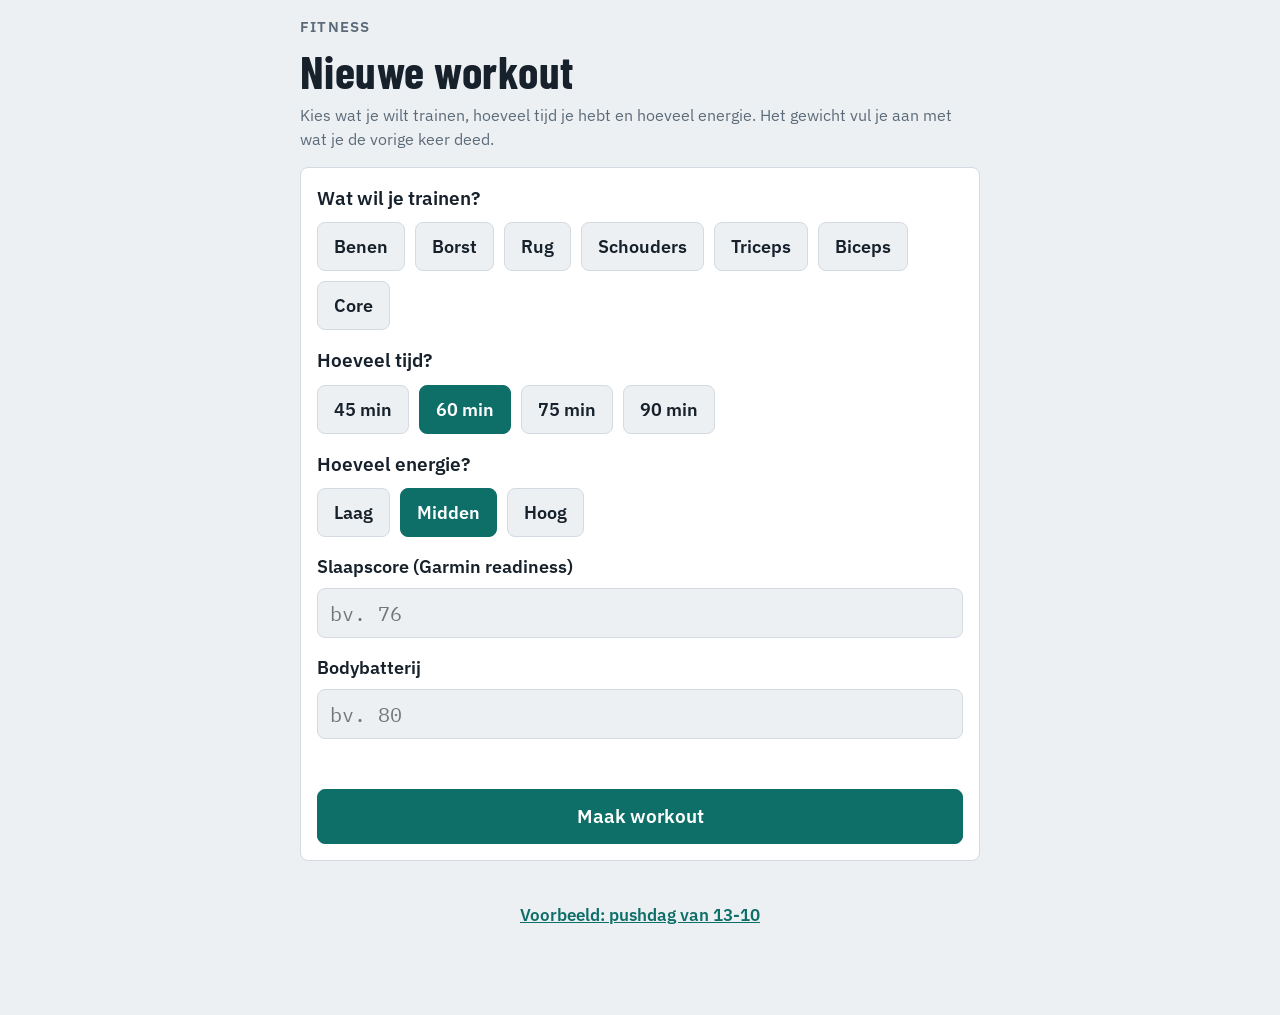
==== workouts/app/index.html @ f75500d9 "Manage started trainings: progress per row, delete, wis alles - Lijst toont voortgang (sets afgevink" ====
<!doctype html>
<html lang="nl">
<head>
<meta charset="utf-8">
<meta name="viewport" content="width=device-width, initial-scale=1, viewport-fit=cover">
<title>Nieuwe workout</title>
<meta name="description" content="Stel een krachttraining samen op basis van spiergroep, tijd en energie.">
<link rel="preconnect" href="https://fonts.googleapis.com">
<link rel="preconnect" href="https://fonts.gstatic.com" crossorigin>
<link rel="stylesheet" href="https://fonts.googleapis.com/css2?family=Barlow+Condensed:wght@600;700&family=IBM+Plex+Sans:wght@400;500;600&family=IBM+Plex+Mono:wght@500&display=swap">
<style>
:root {
  --bg: #edf0f3; --surface: #ffffff; --ink: #16212b; --muted: #5b6b79; --line: #d3dae1;
  --accent: #0e6f68; --accent-ink: #ffffff; --warm: #b4540a; --soft: #e3ecee;
  --font-display: "Barlow Condensed", "Arial Narrow", sans-serif;
  --font-body: "IBM Plex Sans", system-ui, sans-serif;
  --font-num: "IBM Plex Mono", ui-monospace, monospace;
  color-scheme: light;
}
@media (prefers-color-scheme: dark) {
  :root:not([data-theme="light"]) {
    --bg: #0f171e; --surface: #17222b; --ink: #e7edf2; --muted: #9aa9b6; --line: #2a3844;
    --accent: #4cc2b6; --accent-ink: #06211e; --warm: #f0a35e; --soft: #1d2d33; color-scheme: dark;
  }
}
:root[data-theme="dark"] {
  --bg: #0f171e; --surface: #17222b; --ink: #e7edf2; --muted: #9aa9b6; --line: #2a3844;
  --accent: #4cc2b6; --accent-ink: #06211e; --warm: #f0a35e; --soft: #1d2d33; color-scheme: dark;
}
html { -webkit-text-size-adjust: 100%; text-size-adjust: 100%; }
* { box-sizing: border-box; }
[hidden] { display: none !important; }
body {
  margin: 0; background: var(--bg); color: var(--ink);
  font-family: var(--font-body); font-size: 18px; line-height: 1.5;
  padding: 16px 16px 60px; overflow-wrap: normal; word-break: normal;
}
.wrap { width: 100%; max-width: 680px; margin-inline: auto; display: flex; flex-direction: column; gap: 16px; min-width: 0; }
h1, h2 { font-family: var(--font-display); font-weight: 700; margin: 0; text-wrap: balance; letter-spacing: 0.01em; }
h1 { font-size: 46px; line-height: 1.05; }
h2 { font-size: 30px; line-height: 1.1; }
.eyebrow { font-size: 15px; text-transform: uppercase; letter-spacing: 0.08em; color: var(--muted); font-weight: 600; }
.meta, .note { margin: 0; color: var(--muted); font-size: 16px; }
.card { background: var(--surface); border: 1px solid var(--line); border-radius: 8px; padding: 16px; display: flex; flex-direction: column; gap: 16px; min-width: 0; }
fieldset { border: 0; margin: 0; padding: 0; min-width: 0; display: flex; flex-direction: column; gap: 10px; }
legend { font-weight: 600; font-size: 19px; padding: 0; margin-bottom: 10px; }
.chips { display: flex; flex-wrap: wrap; gap: 10px; }
.chip { position: relative; }
.chip input { position: absolute; opacity: 0; width: 1px; height: 1px; }
.chip span {
  display: inline-flex; align-items: center; min-height: 48px; padding: 10px 16px;
  border: 1.5px solid var(--line); border-radius: 8px; background: var(--bg); font-weight: 600; cursor: pointer;
}
.chip input:checked + span { background: var(--accent); color: var(--accent-ink); border-color: var(--accent); }
.chip input:focus-visible + span { outline: 3px solid var(--accent); outline-offset: 2px; }
.field { display: flex; flex-direction: column; gap: 8px; }
.field label { font-weight: 600; font-size: 18px; }
input[type="number"] {
  width: 100%; height: 50px; padding: 0 12px; font: inherit; font-family: var(--font-num); font-size: 20px;
  color: var(--ink); background: var(--bg); border: 1px solid var(--line); border-radius: 8px;
}
input:focus-visible, button:focus-visible, a:focus-visible { outline: 3px solid var(--accent); outline-offset: 2px; }
.btn {
  font: inherit; font-weight: 600; font-size: 19px; min-height: 52px; color: var(--ink);
  background: var(--surface); border: 1px solid var(--line); border-radius: 8px; padding: 12px 20px; cursor: pointer;
  text-decoration: none; display: inline-flex; align-items: center; justify-content: center; text-align: center;
}
.btn.primary { background: var(--accent); color: var(--accent-ink); border-color: var(--accent); }
.err { margin: 0; color: var(--warm); font-weight: 600; min-height: 1em; }
.result h2 { font-size: 36px; }
.est { font-family: var(--font-num); font-size: 18px; color: var(--accent); margin: 0; }
.plan { margin: 0; padding: 0; list-style: none; display: flex; flex-direction: column; gap: 12px; }
.plan .blk { font-family: var(--font-display); font-weight: 700; font-size: 22px; color: var(--muted); margin-top: 6px; }
.plan li { display: flex; flex-direction: column; gap: 2px; padding-bottom: 10px; border-bottom: 1px dashed var(--line); }
.plan li:last-child { border-bottom: 0; }
.plan .nm { font-weight: 600; font-size: 19px; line-height: 1.3; }
.plan .sc { font-family: var(--font-num); font-size: 16px; color: var(--muted); }
.notes { background: var(--soft); border-radius: 8px; padding: 14px 16px; display: flex; flex-direction: column; gap: 8px; }
.notes p { margin: 0; font-size: 17px; }
.actions { display: flex; flex-direction: column; gap: 12px; }
.alt { text-align: center; font-size: 17px; }
.slist { list-style: none; margin: 0; padding: 0; display: flex; flex-direction: column; gap: 12px; }
.slist li { display: flex; flex-direction: column; gap: 8px; padding-bottom: 12px; border-bottom: 1px dashed var(--line); }
.slist li:last-child { border-bottom: 0; padding-bottom: 0; }
.slist .st { font-family: var(--font-num); font-size: 15px; color: var(--muted); }
.slist .st.klaar { color: var(--accent); }
.slist .acts { display: flex; gap: 10px; flex-wrap: wrap; }
.slist .acts a, .slist .acts button { min-height: 44px; font-size: 17px; padding: 8px 14px; }
.slist .del.armed { color: var(--warm); border-color: var(--warm); }
.alt a { color: var(--accent); font-weight: 600; min-height: 44px; display: inline-flex; align-items: center; }
</style>
</head>
<body>
<div class="wrap">
  <header style="display:flex;flex-direction:column;gap:8px">
    <div class="eyebrow">Fitness</div>
    <h1>Nieuwe workout</h1>
    <p class="meta">Kies wat je wilt trainen, hoeveel tijd je hebt en hoeveel energie. Het gewicht vul je aan met wat je de vorige keer deed.</p>
  </header>

  <form class="card" id="form" autocomplete="off">
    <fieldset>
      <legend>Wat wil je trainen?</legend>
      <div class="chips" id="groups"></div>
    </fieldset>

    <fieldset>
      <legend>Hoeveel tijd?</legend>
      <div class="chips">
        <label class="chip"><input type="radio" name="min" value="45"><span>45 min</span></label>
        <label class="chip"><input type="radio" name="min" value="60" checked><span>60 min</span></label>
        <label class="chip"><input type="radio" name="min" value="75"><span>75 min</span></label>
        <label class="chip"><input type="radio" name="min" value="90"><span>90 min</span></label>
      </div>
    </fieldset>

    <fieldset>
      <legend>Hoeveel energie?</legend>
      <div class="chips">
        <label class="chip"><input type="radio" name="energy" value="laag"><span>Laag</span></label>
        <label class="chip"><input type="radio" name="energy" value="midden" checked><span>Midden</span></label>
        <label class="chip"><input type="radio" name="energy" value="hoog"><span>Hoog</span></label>
      </div>
    </fieldset>

    <div class="field">
      <label for="ready">Slaapscore (Garmin readiness)</label>
      <input type="number" id="ready" inputmode="numeric" min="0" max="100" placeholder="bv. 76">
    </div>
    <div class="field">
      <label for="body">Bodybatterij</label>
      <input type="number" id="body" inputmode="numeric" min="0" max="100" placeholder="bv. 80">
    </div>

    <p class="err" id="err" role="alert"></p>
    <button class="btn primary" id="gen" type="submit">Maak workout</button>
  </form>

  <section class="card result" id="result" hidden>
    <h2 id="rtitle"></h2>
    <p class="est" id="rest"></p>
    <div class="notes" id="rnotes"></div>
    <ol class="plan" id="rplan"></ol>
    <div class="actions">
      <a class="btn primary" id="open" href="train.html">Open de training</a>
      <button class="btn" id="again" type="button">Opnieuw samenstellen</button>
    </div>
  </section>

  <section class="card" id="sessions" hidden>
    <h2>Trainingen</h2>
    <p class="note">Gestarte trainingen blijven hier staan tot je ze verwijdert. Open er één om verder te gaan of om de downloads te pakken.</p>
    <ul class="slist" id="slist"></ul>
    <button class="btn del" id="wisall" type="button" hidden>Wis alle trainingen</button>
  </section>

  <p class="alt"><a href="train.html?w=push">Voorbeeld: pushdag van 13-10</a></p>
</div>

<script type="module">
import { generate } from "./generate.js";
import { listSessions, removeSession, loadPlan, loadState } from "./store.js";

// Twee keer tikken om te bevestigen; de eerste tik toont de vraag een paar seconden.
function confirmTwice(btn, action) {
  if (btn.classList.contains("armed")) { action(); return; }
  const label = btn.textContent;
  btn.classList.add("armed");
  btn.textContent = "Tik nogmaals om te bevestigen";
  setTimeout(() => { btn.classList.remove("armed"); btn.textContent = label; }, 4000);
}

function renderSessions() {
  const list = listSessions();
  $("sessions").hidden = !list.length;
  $("slist").innerHTML = list.map((s) => {
    const plan = loadPlan(s.id);
    const st = loadState(s.id);
    const total = plan ? plan.blocks.reduce((n, b) => n + b.exercises.reduce((m, e) => m + e.sets.length, 0), 0) : 0;
    const done = st ? Object.keys(st.done || {}).length : 0;
    const started = s.startMs ? new Date(s.startMs).toLocaleTimeString("nl-NL", { hour: "2-digit", minute: "2-digit" }) : "";
    const klaar = s.status === "klaar";
    return `
    <li>
      <span><strong>${esc(s.title)}</strong></span>
      <span class="st ${klaar ? "klaar" : ""}">${new Date(s.date + "T12:00:00").toLocaleDateString("nl-NL")}${started ? " · gestart " + started : ""} · ${done} / ${total} sets · ${klaar ? "afgerond" : "bezig"}</span>
      <span class="acts">
        <a class="btn primary" href="train.html?id=${encodeURIComponent(s.id)}">Open</a>
        <button class="btn del" type="button" data-del="${esc(s.id)}">Verwijder</button>
      </span>
    </li>`;
  }).join("");
  $("wisall").hidden = !list.length;
}

document.getElementById("slist").addEventListener("click", (e) => {
  const b = e.target.closest("[data-del]");
  if (!b) return;
  confirmTwice(b, () => { removeSession(b.dataset.del); renderSessions(); });
});

document.getElementById("wisall").addEventListener("click", (e) => {
  confirmTwice(e.currentTarget, () => {
    for (const s of listSessions()) removeSession(s.id);
    renderSessions();
  });
});

const $ = (id) => document.getElementById(id);
const esc = (t) => String(t ?? "").replace(/[&<>"]/g, (c) => ({ "&": "&amp;", "<": "&lt;", ">": "&gt;", '"': "&quot;" })[c]);
const fmtNum = (n) => String(n).replace(".", ",");
// Laatste benen-zware sessie: de intervallen van 12-10 om 10:19. Gebruikt voor de 48-uur-regel.
const LAST_LEGS = "2026-10-12T10:19:00";

let lib = null;
let hist = {};

async function load() {
  lib = await (await fetch(new URL("./data/library.json", import.meta.url))).json();
  $("groups").innerHTML = lib.groups.map((g) =>
    `<label class="chip"><input type="checkbox" name="g" value="${g.id}"><span>${esc(g.label)}</span></label>`
  ).join("");

  // Startgewichten: uit Strava (data/history.json), daarna overschreven door wat je zelf in de app hebt gedaan.
  try {
    const seed = await (await fetch(new URL("./data/history.json", import.meta.url))).json();
    Object.assign(hist, seed.gewichten || {});
  } catch (e) {}
  try {
    Object.assign(hist, JSON.parse(localStorage.getItem("fw-hist")) || {});
  } catch (e) {}
}

function showResult(w) {
  $("rtitle").textContent = w.title;
  $("rest").textContent = `Schatting ${w.estMinutes} min, ${w.blocks.reduce((n, b) => n + b.exercises.length, 0)} oefeningen`;
  $("rnotes").innerHTML = w.notes.map((n) => `<p>${esc(n)}</p>`).join("");
  $("rnotes").hidden = !w.notes.length;
  $("rplan").innerHTML = w.blocks.map((b) =>
    `<li class="blk" style="display:block;border:0;padding:0">${esc(b.tag ? b.tag + " · " : "")}${esc(b.title)}</li>` +
    b.exercises.map((ex) => {
      const s = ex.sets[0];
      const kg = s.weight == null ? "gewicht invullen" : `${ex.dumbbell ? "2 × " + fmtNum(s.weight) : fmtNum(s.weight)} kg`;
      return `<li><span class="nm">${esc(ex.name)}</span><span class="sc">${ex.sets.length} × ${s.reps ?? "–"} · ${kg}</span></li>`;
    }).join("")
  ).join("");
  $("result").hidden = false;
  $("result").scrollIntoView({ behavior: "smooth", block: "start" });
}

$("form").addEventListener("submit", (e) => {
  e.preventDefault();
  const groups = [...document.querySelectorAll('input[name="g"]:checked')].map((i) => i.value);
  if (!groups.length) { $("err").textContent = "Kies minstens één spiergroep."; return; }
  $("err").textContent = "";
  const input = {
    groups,
    minutes: Number(document.querySelector('input[name="min"]:checked').value),
    energy: document.querySelector('input[name="energy"]:checked').value,
    readiness: $("ready").value,
    body: $("body").value,
    lastLegsAt: LAST_LEGS,
  };
  const w = generate(input, lib, hist, new Date());
  // Alleen voor deze tab: niets wordt bewaard tot je de training start.
  try { sessionStorage.setItem("fw-current", JSON.stringify(w)); } catch (err) {}
  showResult(w);
});

$("again").addEventListener("click", () => {
  $("result").hidden = true;
  $("form").scrollIntoView({ behavior: "smooth", block: "start" });
});

renderSessions();
load().catch(() => { $("err").textContent = "De oefeningen laden lukt niet. Controleer je verbinding en herlaad de pagina."; });
</script>
</body>
</html>
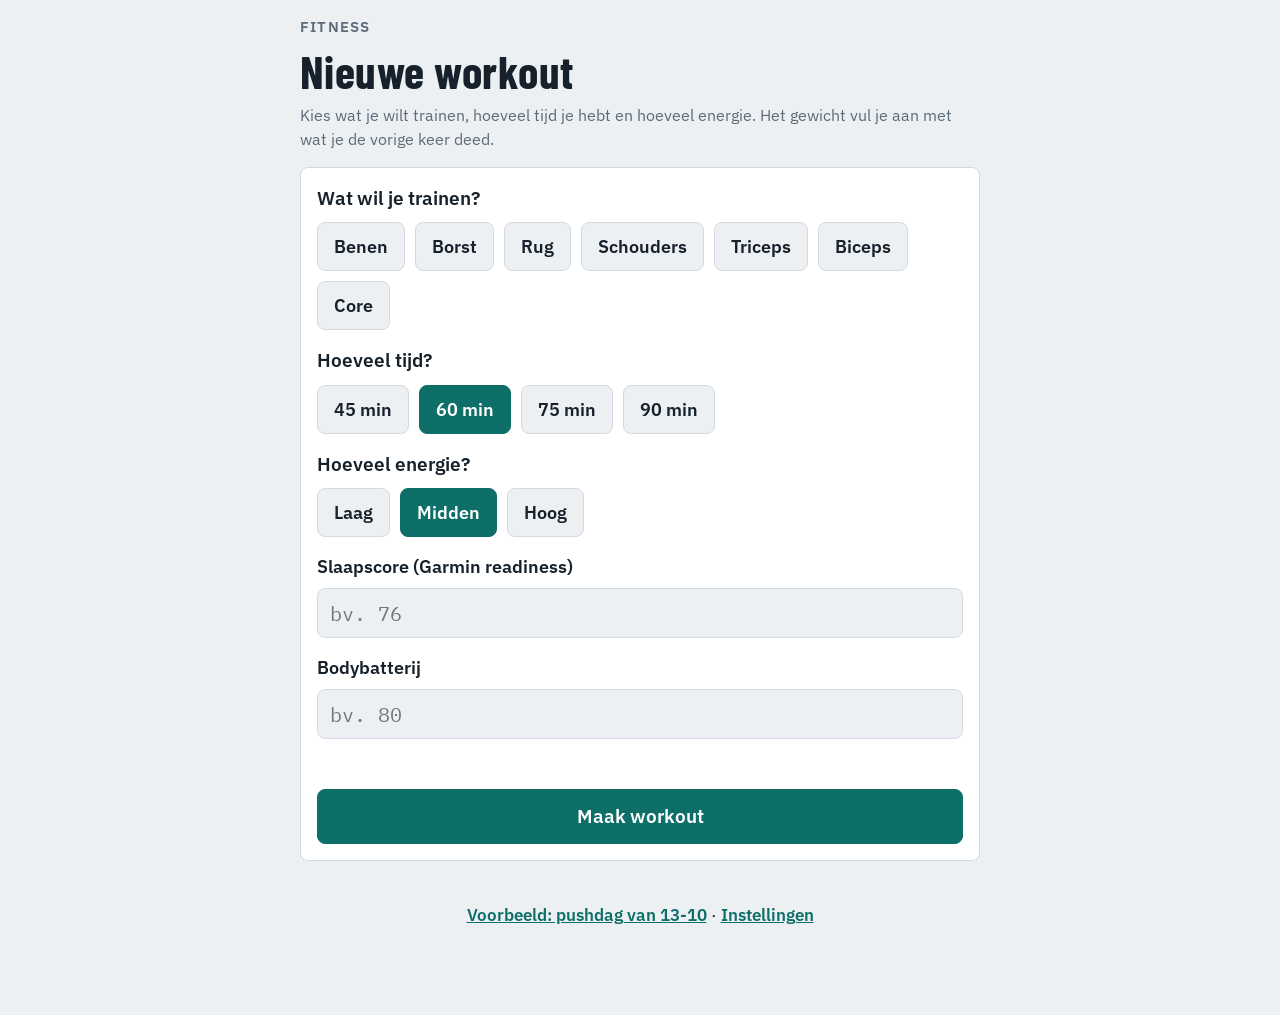
==== commit 987ce321: "Confirm before deleting; move wis-alles to Instellingen - Verwijderen vraagt eerst om bevestiging me" ====
--- a/workouts/app/index.html
+++ b/workouts/app/index.html
@@ -151,24 +151,14 @@
     <h2>Trainingen</h2>
     <p class="note">Gestarte trainingen blijven hier staan tot je ze verwijdert. Open er één om verder te gaan of om de downloads te pakken.</p>
     <ul class="slist" id="slist"></ul>
-    <button class="btn del" id="wisall" type="button" hidden>Wis alle trainingen</button>
   </section>
 
-  <p class="alt"><a href="train.html?w=push">Voorbeeld: pushdag van 13-10</a></p>
+  <p class="alt"><a href="train.html?w=push">Voorbeeld: pushdag van 13-10</a> · <a href="instellingen.html">Instellingen</a></p>
 </div>
 
 <script type="module">
 import { generate } from "./generate.js";
 import { listSessions, removeSession, loadPlan, loadState } from "./store.js";
-
-// Twee keer tikken om te bevestigen; de eerste tik toont de vraag een paar seconden.
-function confirmTwice(btn, action) {
-  if (btn.classList.contains("armed")) { action(); return; }
-  const label = btn.textContent;
-  btn.classList.add("armed");
-  btn.textContent = "Tik nogmaals om te bevestigen";
-  setTimeout(() => { btn.classList.remove("armed"); btn.textContent = label; }, 4000);
-}
 
 function renderSessions() {
   const list = listSessions();
@@ -190,20 +180,16 @@
       </span>
     </li>`;
   }).join("");
-  $("wisall").hidden = !list.length;
 }
 
 document.getElementById("slist").addEventListener("click", (e) => {
   const b = e.target.closest("[data-del]");
   if (!b) return;
-  confirmTwice(b, () => { removeSession(b.dataset.del); renderSessions(); });
-});
-
-document.getElementById("wisall").addEventListener("click", (e) => {
-  confirmTwice(e.currentTarget, () => {
-    for (const s of listSessions()) removeSession(s.id);
-    renderSessions();
-  });
+  const s = listSessions().find((x) => x.id === b.dataset.del);
+  const naam = s ? s.title : "deze training";
+  if (!confirm(`Training "${naam}" verwijderen?\n\nHet plan en je voortgang op dit apparaat gaan weg. Dit kan niet ongedaan worden gemaakt. Een bestand dat je al hebt gedownload blijft staan.`)) return;
+  removeSession(b.dataset.del);
+  renderSessions();
 });
 
 const $ = (id) => document.getElementById(id);
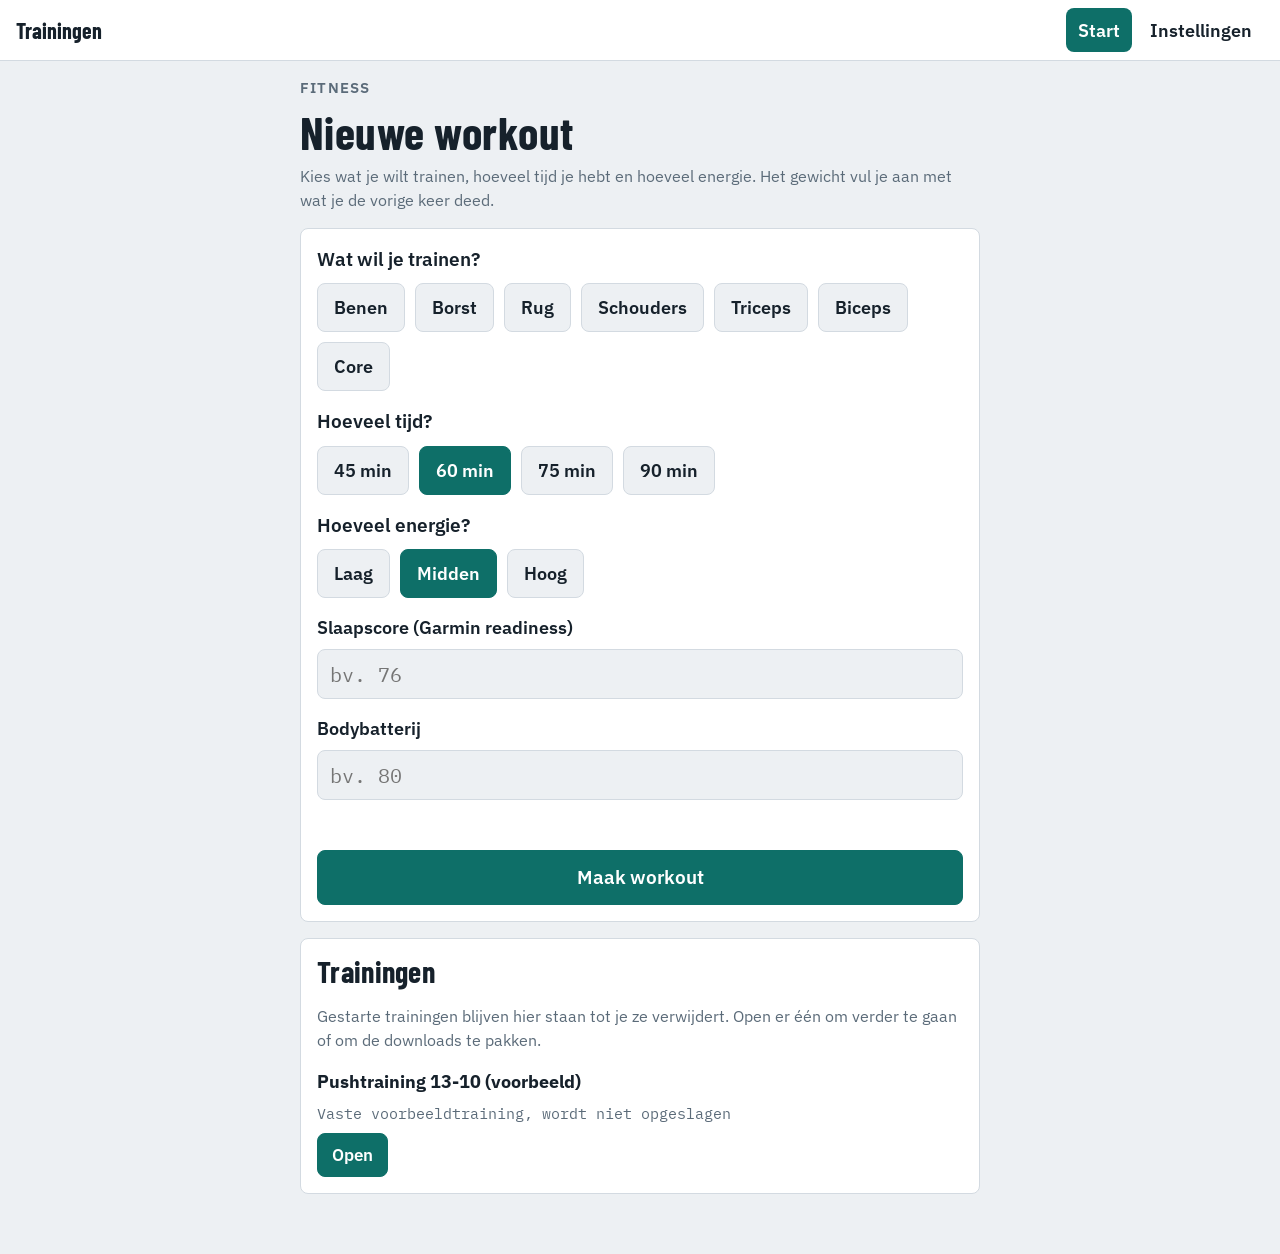
==== commit 4ae60641: "Menubalk, pushdag in de lijst, inline bevestiging, oefenplaatjes - Menubalk bovenin op elke pagina; " ====
--- a/workouts/app/index.html
+++ b/workouts/app/index.html
@@ -33,9 +33,19 @@
 body {
   margin: 0; background: var(--bg); color: var(--ink);
   font-family: var(--font-body); font-size: 18px; line-height: 1.5;
-  padding: 16px 16px 60px; overflow-wrap: normal; word-break: normal;
-}
-.wrap { width: 100%; max-width: 680px; margin-inline: auto; display: flex; flex-direction: column; gap: 16px; min-width: 0; }
+  padding: 0 16px 60px; overflow-wrap: normal; word-break: normal;
+}
+/* Menubalk bovenin, op elke pagina dezelfde */
+.top {
+  position: sticky; top: 0; z-index: 20; background: var(--surface); border-bottom: 1px solid var(--line);
+  margin: 0 -16px; padding: calc(8px + env(safe-area-inset-top, 0px)) 16px 8px;
+  display: flex; gap: 6px; flex-wrap: wrap; align-items: center;
+}
+.top .brand { font-family: var(--font-display); font-weight: 700; font-size: 22px; margin-right: auto; color: var(--ink); text-decoration: none; }
+.top a.nv { font-weight: 600; color: var(--ink); text-decoration: none; min-height: 44px; display: inline-flex; align-items: center; padding: 0 12px; border-radius: 8px; }
+.top a.nv[aria-current="page"] { background: var(--accent); color: var(--accent-ink); }
+.top a:focus-visible { outline: 3px solid var(--accent); outline-offset: 2px; }
+.wrap { width: 100%; max-width: 680px; margin-inline: auto; display: flex; flex-direction: column; gap: 16px; min-width: 0; padding-top: 16px; }
 h1, h2 { font-family: var(--font-display); font-weight: 700; margin: 0; text-wrap: balance; letter-spacing: 0.01em; }
 h1 { font-size: 46px; line-height: 1.05; }
 h2 { font-size: 30px; line-height: 1.1; }
@@ -66,6 +76,7 @@
   text-decoration: none; display: inline-flex; align-items: center; justify-content: center; text-align: center;
 }
 .btn.primary { background: var(--accent); color: var(--accent-ink); border-color: var(--accent); }
+.btn.danger { background: var(--warm); color: #fff; border-color: var(--warm); }
 .err { margin: 0; color: var(--warm); font-weight: 600; min-height: 1em; }
 .result h2 { font-size: 36px; }
 .est { font-family: var(--font-num); font-size: 18px; color: var(--accent); margin: 0; }
@@ -78,7 +89,6 @@
 .notes { background: var(--soft); border-radius: 8px; padding: 14px 16px; display: flex; flex-direction: column; gap: 8px; }
 .notes p { margin: 0; font-size: 17px; }
 .actions { display: flex; flex-direction: column; gap: 12px; }
-.alt { text-align: center; font-size: 17px; }
 .slist { list-style: none; margin: 0; padding: 0; display: flex; flex-direction: column; gap: 12px; }
 .slist li { display: flex; flex-direction: column; gap: 8px; padding-bottom: 12px; border-bottom: 1px dashed var(--line); }
 .slist li:last-child { border-bottom: 0; padding-bottom: 0; }
@@ -86,11 +96,16 @@
 .slist .st.klaar { color: var(--accent); }
 .slist .acts { display: flex; gap: 10px; flex-wrap: wrap; }
 .slist .acts a, .slist .acts button { min-height: 44px; font-size: 17px; padding: 8px 14px; }
-.slist .del.armed { color: var(--warm); border-color: var(--warm); }
-.alt a { color: var(--accent); font-weight: 600; min-height: 44px; display: inline-flex; align-items: center; }
+.slist .warn { font-size: 17px; color: var(--ink); background: var(--soft); border-radius: 8px; padding: 12px 14px; }
 </style>
 </head>
 <body>
+<nav class="top" aria-label="Hoofdmenu">
+  <span class="brand">Trainingen</span>
+  <a class="nv" href="./" aria-current="page">Start</a>
+  <a class="nv" href="instellingen.html">Instellingen</a>
+</nav>
+
 <div class="wrap">
   <header style="display:flex;flex-direction:column;gap:8px">
     <div class="eyebrow">Fitness</div>
@@ -147,23 +162,47 @@
     </div>
   </section>
 
-  <section class="card" id="sessions" hidden>
+  <section class="card" id="sessions">
     <h2>Trainingen</h2>
     <p class="note">Gestarte trainingen blijven hier staan tot je ze verwijdert. Open er één om verder te gaan of om de downloads te pakken.</p>
     <ul class="slist" id="slist"></ul>
   </section>
-
-  <p class="alt"><a href="train.html?w=push">Voorbeeld: pushdag van 13-10</a> · <a href="instellingen.html">Instellingen</a></p>
 </div>
 
 <script type="module">
 import { generate } from "./generate.js";
-import { listSessions, removeSession, loadPlan, loadState } from "./store.js";
+import { listSessions, removeSession, loadPlan, loadState, savePlan } from "./store.js";
+
+const $ = (id) => document.getElementById(id);
+const esc = (t) => String(t ?? "").replace(/[&<>"]/g, (c) => ({ "&": "&amp;", "<": "&lt;", ">": "&gt;", '"': "&quot;" })[c]);
+const fmtNum = (n) => String(n).replace(".", ",");
+// Laatste benen-zware sessie: de intervallen van 12-10 om 10:19. Gebruikt voor de 48-uur-regel.
+const LAST_LEGS = "2026-10-12T10:19:00";
+
+let lib = null;
+let hist = {};
+// Welke training wacht op bevestiging van verwijderen (alleen op deze pagina).
+let pendingDel = null;
 
 function renderSessions() {
   const list = listSessions();
-  $("sessions").hidden = !list.length;
-  $("slist").innerHTML = list.map((s) => {
+  const voorbeeld = `
+    <li>
+      <span><strong>Pushtraining 13-10 (voorbeeld)</strong></span>
+      <span class="st">Vaste voorbeeldtraining, wordt niet opgeslagen</span>
+      <span class="acts"><a class="btn primary" href="train.html?w=push">Open</a></span>
+    </li>`;
+  $("slist").innerHTML = voorbeeld + list.map((s) => {
+    if (pendingDel === s.id) {
+      return `
+    <li>
+      <span class="warn">Training "${esc(s.title)}" verwijderen? Het plan en je voortgang op dit apparaat gaan weg. Dit kan niet ongedaan worden gemaakt. Een bestand dat je al hebt gedownload, blijft staan.</span>
+      <span class="acts">
+        <button class="btn danger" type="button" data-delok="${esc(s.id)}">Ja, verwijder</button>
+        <button class="btn" type="button" data-delno="1">Annuleer</button>
+      </span>
+    </li>`;
+    }
     const plan = loadPlan(s.id);
     const st = loadState(s.id);
     const total = plan ? plan.blocks.reduce((n, b) => n + b.exercises.reduce((m, e) => m + e.sets.length, 0), 0) : 0;
@@ -176,30 +215,35 @@
       <span class="st ${klaar ? "klaar" : ""}">${new Date(s.date + "T12:00:00").toLocaleDateString("nl-NL")}${started ? " · gestart " + started : ""} · ${done} / ${total} sets · ${klaar ? "afgerond" : "bezig"}</span>
       <span class="acts">
         <a class="btn primary" href="train.html?id=${encodeURIComponent(s.id)}">Open</a>
-        <button class="btn del" type="button" data-del="${esc(s.id)}">Verwijder</button>
+        ${klaar ? `<button class="btn" type="button" data-again="${esc(s.id)}">Doe opnieuw</button>` : ""}
+        <button class="btn" type="button" data-del="${esc(s.id)}">Verwijder</button>
       </span>
     </li>`;
   }).join("");
 }
 
-document.getElementById("slist").addEventListener("click", (e) => {
-  const b = e.target.closest("[data-del]");
-  if (!b) return;
-  const s = listSessions().find((x) => x.id === b.dataset.del);
-  const naam = s ? s.title : "deze training";
-  if (!confirm(`Training "${naam}" verwijderen?\n\nHet plan en je voortgang op dit apparaat gaan weg. Dit kan niet ongedaan worden gemaakt. Een bestand dat je al hebt gedownload blijft staan.`)) return;
-  removeSession(b.dataset.del);
-  renderSessions();
+$("slist").addEventListener("click", (e) => {
+  const t = e.target.closest("[data-again],[data-del],[data-delok],[data-delno]");
+  if (!t) return;
+  if (t.dataset.again) {
+    // Kopie van het plan met een nieuw id en lege voortgang; de afgeronde training blijft staan.
+    const plan = loadPlan(t.dataset.again);
+    if (!plan) return;
+    const now = new Date();
+    const newId = `${plan.id}-r${now.getTime().toString(36)}`;
+    const ymd = `${now.getFullYear()}-${String(now.getMonth() + 1).padStart(2, "0")}-${String(now.getDate()).padStart(2, "0")}`;
+    savePlan({ ...plan, id: newId, date: ymd });
+    location.href = `train.html?id=${encodeURIComponent(newId)}`;
+    return;
+  }
+  if (t.dataset.del) { pendingDel = t.dataset.del; renderSessions(); return; }
+  if (t.dataset.delno) { pendingDel = null; renderSessions(); return; }
+  if (t.dataset.delok) {
+    removeSession(t.dataset.delok);
+    pendingDel = null;
+    renderSessions();
+  }
 });
-
-const $ = (id) => document.getElementById(id);
-const esc = (t) => String(t ?? "").replace(/[&<>"]/g, (c) => ({ "&": "&amp;", "<": "&lt;", ">": "&gt;", '"': "&quot;" })[c]);
-const fmtNum = (n) => String(n).replace(".", ",");
-// Laatste benen-zware sessie: de intervallen van 12-10 om 10:19. Gebruikt voor de 48-uur-regel.
-const LAST_LEGS = "2026-10-12T10:19:00";
-
-let lib = null;
-let hist = {};
 
 async function load() {
   lib = await (await fetch(new URL("./data/library.json", import.meta.url))).json();
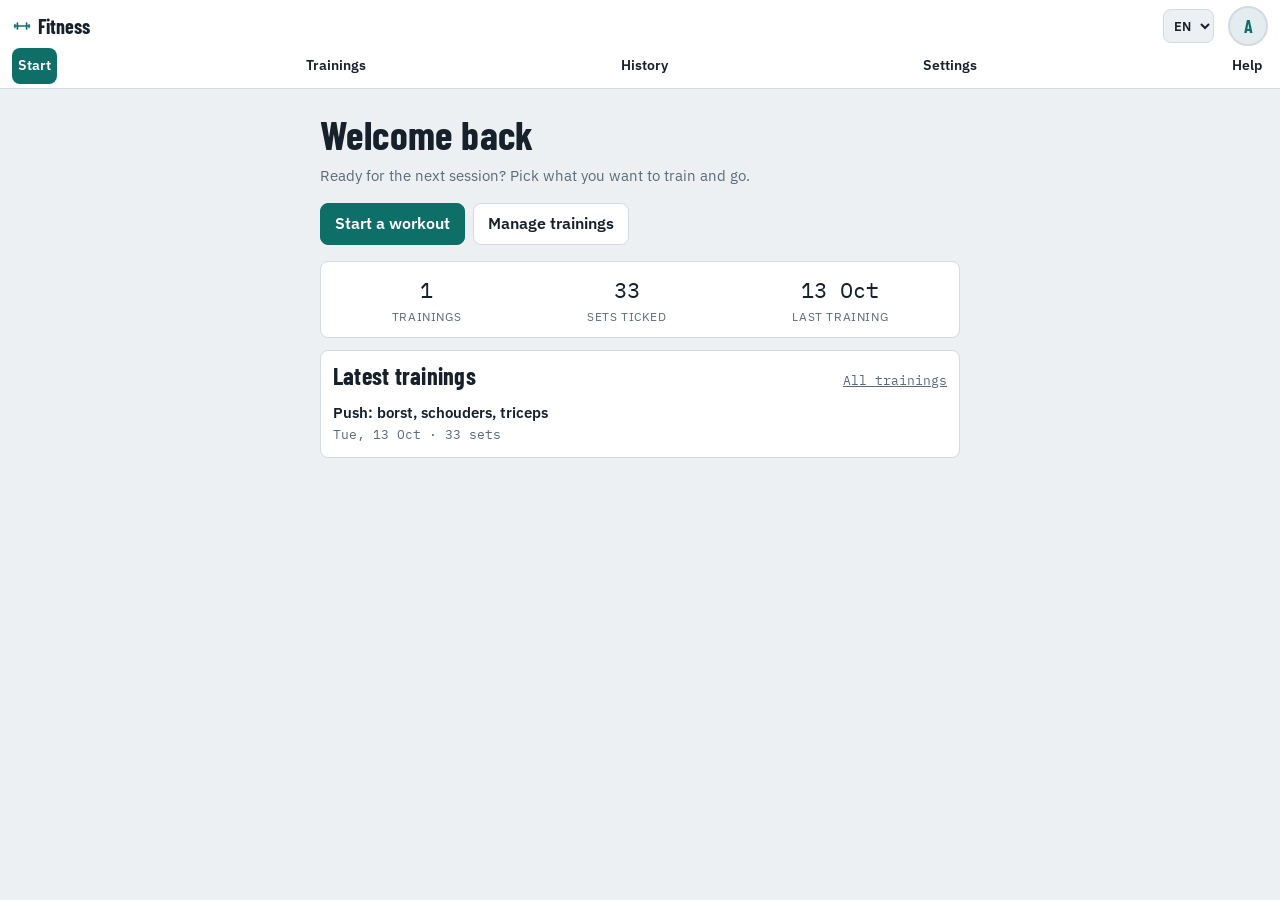
==== commit cad9466e: "Nieuwe opzet: welkomstpagina, trainingenlijst, geschiedenis, help, talen - Startpagina als welkomstp" ====
--- a/workouts/app/index.html
+++ b/workouts/app/index.html
@@ -1,154 +1,102 @@
 <!doctype html>
-<html lang="nl">
+<html lang="en">
 <head>
 <meta charset="utf-8">
 <meta name="viewport" content="width=device-width, initial-scale=1, viewport-fit=cover">
-<title>Nieuwe workout</title>
-<meta name="description" content="Stel een krachttraining samen op basis van spiergroep, tijd en energie.">
+<title>Fitness</title>
+<meta name="description" content="Put together a strength workout based on muscle group, time and energy.">
 <link rel="preconnect" href="https://fonts.googleapis.com">
 <link rel="preconnect" href="https://fonts.gstatic.com" crossorigin>
 <link rel="stylesheet" href="https://fonts.googleapis.com/css2?family=Barlow+Condensed:wght@600;700&family=IBM+Plex+Sans:wght@400;500;600&family=IBM+Plex+Mono:wght@500&display=swap">
+<link rel="stylesheet" href="ui.css">
 <style>
-:root {
-  --bg: #edf0f3; --surface: #ffffff; --ink: #16212b; --muted: #5b6b79; --line: #d3dae1;
-  --accent: #0e6f68; --accent-ink: #ffffff; --warm: #b4540a; --soft: #e3ecee;
-  --font-display: "Barlow Condensed", "Arial Narrow", sans-serif;
-  --font-body: "IBM Plex Sans", system-ui, sans-serif;
-  --font-num: "IBM Plex Mono", ui-monospace, monospace;
-  color-scheme: light;
-}
-@media (prefers-color-scheme: dark) {
-  :root:not([data-theme="light"]) {
-    --bg: #0f171e; --surface: #17222b; --ink: #e7edf2; --muted: #9aa9b6; --line: #2a3844;
-    --accent: #4cc2b6; --accent-ink: #06211e; --warm: #f0a35e; --soft: #1d2d33; color-scheme: dark;
-  }
-}
-:root[data-theme="dark"] {
-  --bg: #0f171e; --surface: #17222b; --ink: #e7edf2; --muted: #9aa9b6; --line: #2a3844;
-  --accent: #4cc2b6; --accent-ink: #06211e; --warm: #f0a35e; --soft: #1d2d33; color-scheme: dark;
-}
-html { -webkit-text-size-adjust: 100%; text-size-adjust: 100%; }
-* { box-sizing: border-box; }
-[hidden] { display: none !important; }
-body {
-  margin: 0; background: var(--bg); color: var(--ink);
-  font-family: var(--font-body); font-size: 18px; line-height: 1.5;
-  padding: 0 16px 60px; overflow-wrap: normal; word-break: normal;
-}
-/* Menubalk bovenin, op elke pagina dezelfde */
-.top {
-  position: sticky; top: 0; z-index: 20; background: var(--surface); border-bottom: 1px solid var(--line);
-  margin: 0 -16px; padding: calc(8px + env(safe-area-inset-top, 0px)) 16px 8px;
-  display: flex; gap: 6px; flex-wrap: wrap; align-items: center;
-}
-.top .brand { font-family: var(--font-display); font-weight: 700; font-size: 22px; margin-right: auto; color: var(--ink); text-decoration: none; }
-.top a.nv { font-weight: 600; color: var(--ink); text-decoration: none; min-height: 44px; display: inline-flex; align-items: center; padding: 0 12px; border-radius: 8px; }
-.top a.nv[aria-current="page"] { background: var(--accent); color: var(--accent-ink); }
-.top a:focus-visible { outline: 3px solid var(--accent); outline-offset: 2px; }
-.wrap { width: 100%; max-width: 680px; margin-inline: auto; display: flex; flex-direction: column; gap: 16px; min-width: 0; padding-top: 16px; }
-h1, h2 { font-family: var(--font-display); font-weight: 700; margin: 0; text-wrap: balance; letter-spacing: 0.01em; }
-h1 { font-size: 46px; line-height: 1.05; }
-h2 { font-size: 30px; line-height: 1.1; }
-.eyebrow { font-size: 15px; text-transform: uppercase; letter-spacing: 0.08em; color: var(--muted); font-weight: 600; }
-.meta, .note { margin: 0; color: var(--muted); font-size: 16px; }
-.card { background: var(--surface); border: 1px solid var(--line); border-radius: 8px; padding: 16px; display: flex; flex-direction: column; gap: 16px; min-width: 0; }
-fieldset { border: 0; margin: 0; padding: 0; min-width: 0; display: flex; flex-direction: column; gap: 10px; }
-legend { font-weight: 600; font-size: 19px; padding: 0; margin-bottom: 10px; }
-.chips { display: flex; flex-wrap: wrap; gap: 10px; }
-.chip { position: relative; }
-.chip input { position: absolute; opacity: 0; width: 1px; height: 1px; }
-.chip span {
-  display: inline-flex; align-items: center; min-height: 48px; padding: 10px 16px;
-  border: 1.5px solid var(--line); border-radius: 8px; background: var(--bg); font-weight: 600; cursor: pointer;
-}
-.chip input:checked + span { background: var(--accent); color: var(--accent-ink); border-color: var(--accent); }
-.chip input:focus-visible + span { outline: 3px solid var(--accent); outline-offset: 2px; }
-.field { display: flex; flex-direction: column; gap: 8px; }
-.field label { font-weight: 600; font-size: 18px; }
-input[type="number"] {
-  width: 100%; height: 50px; padding: 0 12px; font: inherit; font-family: var(--font-num); font-size: 20px;
-  color: var(--ink); background: var(--bg); border: 1px solid var(--line); border-radius: 8px;
-}
-input:focus-visible, button:focus-visible, a:focus-visible { outline: 3px solid var(--accent); outline-offset: 2px; }
-.btn {
-  font: inherit; font-weight: 600; font-size: 19px; min-height: 52px; color: var(--ink);
-  background: var(--surface); border: 1px solid var(--line); border-radius: 8px; padding: 12px 20px; cursor: pointer;
-  text-decoration: none; display: inline-flex; align-items: center; justify-content: center; text-align: center;
-}
-.btn.primary { background: var(--accent); color: var(--accent-ink); border-color: var(--accent); }
-.btn.danger { background: var(--warm); color: #fff; border-color: var(--warm); }
-.err { margin: 0; color: var(--warm); font-weight: 600; min-height: 1em; }
-.result h2 { font-size: 36px; }
-.est { font-family: var(--font-num); font-size: 18px; color: var(--accent); margin: 0; }
-.plan { margin: 0; padding: 0; list-style: none; display: flex; flex-direction: column; gap: 12px; }
-.plan .blk { font-family: var(--font-display); font-weight: 700; font-size: 22px; color: var(--muted); margin-top: 6px; }
-.plan li { display: flex; flex-direction: column; gap: 2px; padding-bottom: 10px; border-bottom: 1px dashed var(--line); }
+.hero { display: flex; flex-direction: column; gap: 10px; padding: 12px 0 4px; }
+.hero h1 { font-size: 40px; }
+.hero .row { margin-top: 6px; }
+.stats { flex-direction: row; justify-content: space-around; gap: 8px; text-align: center; }
+.stat { display: flex; flex-direction: column; gap: 2px; min-width: 0; }
+.stat .num { font-family: var(--font-num); font-size: 22px; color: var(--ink); }
+.stat .lbl { font-size: 12px; color: var(--muted); text-transform: uppercase; letter-spacing: .05em; }
+.recent { list-style: none; margin: 0; padding: 0; display: flex; flex-direction: column; }
+.recent li { padding: 10px 0; border-bottom: 1px dashed var(--line); }
+.recent li:first-child { padding-top: 0; }
+.recent li:last-child { border-bottom: 0; padding-bottom: 0; }
+.recent a { color: var(--ink); text-decoration: none; font-weight: 600; font-size: 15px; }
+.recent .m { display: block; font-family: var(--font-num); font-size: 13px; color: var(--muted); margin-top: 2px; }
+.result h2 { font-size: 28px; }
+.est { font-family: var(--font-num); font-size: 15px; color: var(--accent); }
+.plan { margin: 0; padding: 0; list-style: none; display: flex; flex-direction: column; gap: 8px; }
+.plan .blk { font-family: var(--font-display); font-weight: 700; font-size: 18px; color: var(--muted); margin-top: 4px; }
+.plan li { display: flex; flex-direction: column; gap: 1px; padding-bottom: 8px; border-bottom: 1px dashed var(--line); }
 .plan li:last-child { border-bottom: 0; }
-.plan .nm { font-weight: 600; font-size: 19px; line-height: 1.3; }
-.plan .sc { font-family: var(--font-num); font-size: 16px; color: var(--muted); }
-.notes { background: var(--soft); border-radius: 8px; padding: 14px 16px; display: flex; flex-direction: column; gap: 8px; }
-.notes p { margin: 0; font-size: 17px; }
-.actions { display: flex; flex-direction: column; gap: 12px; }
-.slist { list-style: none; margin: 0; padding: 0; display: flex; flex-direction: column; gap: 12px; }
-.slist li { display: flex; flex-direction: column; gap: 8px; padding-bottom: 12px; border-bottom: 1px dashed var(--line); }
-.slist li:last-child { border-bottom: 0; padding-bottom: 0; }
-.slist .st { font-family: var(--font-num); font-size: 15px; color: var(--muted); }
-.slist .st.klaar { color: var(--accent); }
-.slist .acts { display: flex; gap: 10px; flex-wrap: wrap; }
-.slist .acts a, .slist .acts button { min-height: 44px; font-size: 17px; padding: 8px 14px; }
-.slist .warn { font-size: 17px; color: var(--ink); background: var(--soft); border-radius: 8px; padding: 12px 14px; }
+.plan .nm { font-weight: 600; font-size: 16px; line-height: 1.3; }
+.plan .sc { font-family: var(--font-num); font-size: 14px; color: var(--muted); }
+.notes { background: var(--soft); border-radius: 8px; padding: 10px 12px; display: flex; flex-direction: column; gap: 6px; }
+.notes p { font-size: 15px; }
+.err { color: var(--warm); font-weight: 600; font-size: 15px; min-height: 1em; }
 </style>
 </head>
 <body>
-<nav class="top" aria-label="Hoofdmenu">
-  <span class="brand">Trainingen</span>
-  <a class="nv" href="./" aria-current="page">Start</a>
-  <a class="nv" href="instellingen.html">Instellingen</a>
-</nav>
+<div id="nav"></div>
 
 <div class="wrap">
-  <header style="display:flex;flex-direction:column;gap:8px">
-    <div class="eyebrow">Fitness</div>
-    <h1>Nieuwe workout</h1>
-    <p class="meta">Kies wat je wilt trainen, hoeveel tijd je hebt en hoeveel energie. Het gewicht vul je aan met wat je de vorige keer deed.</p>
-  </header>
-
-  <form class="card" id="form" autocomplete="off">
+  <section class="hero">
+    <h1 data-i18n="home.welcome">Welcome back</h1>
+    <p class="meta" data-i18n="home.lead">Ready for the next session? Pick what you want to train and go.</p>
+    <div class="row">
+      <button class="btn primary" id="startnew" type="button" data-i18n="home.start">Start a workout</button>
+      <a class="btn" href="trainingen.html" data-i18n="home.manage">Manage trainings</a>
+    </div>
+  </section>
+
+  <section class="card stats">
+    <div class="stat"><span class="num" id="sTrain">–</span><span class="lbl" data-i18n="home.statTrainings">trainings</span></div>
+    <div class="stat"><span class="num" id="sSets">–</span><span class="lbl" data-i18n="home.statSets">sets ticked</span></div>
+    <div class="stat"><span class="num" id="sLast">–</span><span class="lbl" data-i18n="home.statLast">last training</span></div>
+  </section>
+
+  <section class="card">
+    <div class="section-title"><h2 data-i18n="home.recent">Latest trainings</h2><a class="badge" href="trainingen.html" data-i18n="home.allTrainings">All trainings</a></div>
+    <ul class="recent" id="recent"><li class="note" data-i18n="home.none">Nothing yet. Your first training shows up here.</li></ul>
+  </section>
+
+  <form class="card" id="newbox" hidden autocomplete="off">
+    <h2 data-i18n="home.newTitle">New workout</h2>
     <fieldset>
-      <legend>Wat wil je trainen?</legend>
+      <legend data-i18n="index.groups">What do you want to train?</legend>
       <div class="chips" id="groups"></div>
     </fieldset>
 
     <fieldset>
-      <legend>Hoeveel tijd?</legend>
+      <legend data-i18n="index.time">How much time?</legend>
       <div class="chips">
-        <label class="chip"><input type="radio" name="min" value="45"><span>45 min</span></label>
-        <label class="chip"><input type="radio" name="min" value="60" checked><span>60 min</span></label>
-        <label class="chip"><input type="radio" name="min" value="75"><span>75 min</span></label>
-        <label class="chip"><input type="radio" name="min" value="90"><span>90 min</span></label>
+        <label class="chip"><input type="radio" name="min" value="45"><span>45 <span data-i18n="unit.min">min</span></span></label>
+        <label class="chip"><input type="radio" name="min" value="60" checked><span>60 <span data-i18n="unit.min">min</span></span></label>
+        <label class="chip"><input type="radio" name="min" value="75"><span>75 <span data-i18n="unit.min">min</span></span></label>
+        <label class="chip"><input type="radio" name="min" value="90"><span>90 <span data-i18n="unit.min">min</span></span></label>
       </div>
     </fieldset>
 
     <fieldset>
-      <legend>Hoeveel energie?</legend>
+      <legend data-i18n="index.energy">How much energy?</legend>
       <div class="chips">
-        <label class="chip"><input type="radio" name="energy" value="laag"><span>Laag</span></label>
-        <label class="chip"><input type="radio" name="energy" value="midden" checked><span>Midden</span></label>
-        <label class="chip"><input type="radio" name="energy" value="hoog"><span>Hoog</span></label>
+        <label class="chip"><input type="radio" name="energy" value="laag"><span data-i18n="energy.low">Low</span></label>
+        <label class="chip"><input type="radio" name="energy" value="midden" checked><span data-i18n="energy.mid">Medium</span></label>
+        <label class="chip"><input type="radio" name="energy" value="hoog"><span data-i18n="energy.high">High</span></label>
       </div>
     </fieldset>
 
     <div class="field">
-      <label for="ready">Slaapscore (Garmin readiness)</label>
-      <input type="number" id="ready" inputmode="numeric" min="0" max="100" placeholder="bv. 76">
+      <label for="ready" data-i18n="index.ready">Sleep score (Garmin readiness)</label>
+      <input type="number" id="ready" inputmode="numeric" min="0" max="100" placeholder="76">
     </div>
     <div class="field">
-      <label for="body">Bodybatterij</label>
-      <input type="number" id="body" inputmode="numeric" min="0" max="100" placeholder="bv. 80">
+      <label for="body" data-i18n="index.body">Body Battery</label>
+      <input type="number" id="body" inputmode="numeric" min="0" max="100" placeholder="80">
     </div>
 
     <p class="err" id="err" role="alert"></p>
-    <button class="btn primary" id="gen" type="submit">Maak workout</button>
+    <button class="btn primary" id="gen" type="submit" data-i18n="index.generate">Make workout</button>
   </form>
 
   <section class="card result" id="result" hidden>
@@ -156,121 +104,71 @@
     <p class="est" id="rest"></p>
     <div class="notes" id="rnotes"></div>
     <ol class="plan" id="rplan"></ol>
-    <div class="actions">
-      <a class="btn primary" id="open" href="train.html">Open de training</a>
-      <button class="btn" id="again" type="button">Opnieuw samenstellen</button>
-    </div>
-  </section>
-
-  <section class="card" id="sessions">
-    <h2>Trainingen</h2>
-    <p class="note">Gestarte trainingen blijven hier staan tot je ze verwijdert. Open er één om verder te gaan of om de downloads te pakken.</p>
-    <ul class="slist" id="slist"></ul>
+    <div class="row">
+      <a class="btn primary" id="open" href="train.html" data-i18n="index.open">Open the training</a>
+      <button class="btn" id="again" type="button" data-i18n="index.again">Compose again</button>
+    </div>
   </section>
 </div>
 
 <script type="module">
 import { generate } from "./generate.js";
-import { listSessions, removeSession, loadPlan, loadState, savePlan } from "./store.js";
-
+import { renderNav } from "./nav.js";
+import { allRecords } from "./stats.js";
+import { initPage, t, locale } from "./i18n.js";
+
+initPage();
+renderNav("start");
 const $ = (id) => document.getElementById(id);
-const esc = (t) => String(t ?? "").replace(/[&<>"]/g, (c) => ({ "&": "&amp;", "<": "&lt;", ">": "&gt;", '"': "&quot;" })[c]);
+const esc = (x) => String(x ?? "").replace(/[&<>"]/g, (c) => ({ "&": "&amp;", "<": "&lt;", ">": "&gt;", '"': "&quot;" })[c]);
 const fmtNum = (n) => String(n).replace(".", ",");
 // Laatste benen-zware sessie: de intervallen van 12-10 om 10:19. Gebruikt voor de 48-uur-regel.
 const LAST_LEGS = "2026-10-12T10:19:00";
 
 let lib = null;
 let hist = {};
-// Welke training wacht op bevestiging van verwijderen (alleen op deze pagina).
-let pendingDel = null;
-
-function renderSessions() {
-  const list = listSessions();
-  const voorbeeld = `
-    <li>
-      <span><strong>Pushtraining 13-10 (voorbeeld)</strong></span>
-      <span class="st">Vaste voorbeeldtraining, wordt niet opgeslagen</span>
-      <span class="acts"><a class="btn primary" href="train.html?w=push">Open</a></span>
-    </li>`;
-  $("slist").innerHTML = voorbeeld + list.map((s) => {
-    if (pendingDel === s.id) {
-      return `
-    <li>
-      <span class="warn">Training "${esc(s.title)}" verwijderen? Het plan en je voortgang op dit apparaat gaan weg. Dit kan niet ongedaan worden gemaakt. Een bestand dat je al hebt gedownload, blijft staan.</span>
-      <span class="acts">
-        <button class="btn danger" type="button" data-delok="${esc(s.id)}">Ja, verwijder</button>
-        <button class="btn" type="button" data-delno="1">Annuleer</button>
-      </span>
-    </li>`;
-    }
-    const plan = loadPlan(s.id);
-    const st = loadState(s.id);
-    const total = plan ? plan.blocks.reduce((n, b) => n + b.exercises.reduce((m, e) => m + e.sets.length, 0), 0) : 0;
-    const done = st ? Object.keys(st.done || {}).length : 0;
-    const started = s.startMs ? new Date(s.startMs).toLocaleTimeString("nl-NL", { hour: "2-digit", minute: "2-digit" }) : "";
-    const klaar = s.status === "klaar";
-    return `
-    <li>
-      <span><strong>${esc(s.title)}</strong></span>
-      <span class="st ${klaar ? "klaar" : ""}">${new Date(s.date + "T12:00:00").toLocaleDateString("nl-NL")}${started ? " · gestart " + started : ""} · ${done} / ${total} sets · ${klaar ? "afgerond" : "bezig"}</span>
-      <span class="acts">
-        <a class="btn primary" href="train.html?id=${encodeURIComponent(s.id)}">Open</a>
-        ${klaar ? `<button class="btn" type="button" data-again="${esc(s.id)}">Doe opnieuw</button>` : ""}
-        <button class="btn" type="button" data-del="${esc(s.id)}">Verwijder</button>
-      </span>
-    </li>`;
-  }).join("");
+
+// Welkomstpagina: de laatste trainingen en een paar rustige cijfers uit alles wat je hebt afgevinkt.
+async function loadHome() {
+  const recs = (await allRecords())
+    .filter((r) => r.state.done && Object.keys(r.state.done).length > 0)
+    .sort((a, b) => (a.date < b.date ? 1 : -1));
+  const sets = recs.reduce((n, r) => n + Object.keys(r.state.done).length, 0);
+  $("sTrain").textContent = recs.length;
+  $("sSets").textContent = sets;
+  $("sLast").textContent = recs.length ? new Date(recs[0].date + "T12:00:00").toLocaleDateString(locale(), { day: "numeric", month: "short" }) : "–";
+  if (recs.length) {
+    $("recent").innerHTML = recs.slice(0, 3).map((r) => {
+      const n = Object.keys(r.state.done).length;
+      const day = new Date(r.date + "T12:00:00").toLocaleDateString(locale(), { weekday: "short", day: "numeric", month: "short" });
+      return `<li><a href="${esc(r.link)}">${esc(r.title)}</a><span class="m">${esc(day)} · ${n} ${t(n === 1 ? "unit.set" : "unit.sets")}</span></li>`;
+    }).join("");
+  }
 }
-
-$("slist").addEventListener("click", (e) => {
-  const t = e.target.closest("[data-again],[data-del],[data-delok],[data-delno]");
-  if (!t) return;
-  if (t.dataset.again) {
-    // Kopie van het plan met een nieuw id en lege voortgang; de afgeronde training blijft staan.
-    const plan = loadPlan(t.dataset.again);
-    if (!plan) return;
-    const now = new Date();
-    const newId = `${plan.id}-r${now.getTime().toString(36)}`;
-    const ymd = `${now.getFullYear()}-${String(now.getMonth() + 1).padStart(2, "0")}-${String(now.getDate()).padStart(2, "0")}`;
-    savePlan({ ...plan, id: newId, date: ymd });
-    location.href = `train.html?id=${encodeURIComponent(newId)}`;
-    return;
-  }
-  if (t.dataset.del) { pendingDel = t.dataset.del; renderSessions(); return; }
-  if (t.dataset.delno) { pendingDel = null; renderSessions(); return; }
-  if (t.dataset.delok) {
-    removeSession(t.dataset.delok);
-    pendingDel = null;
-    renderSessions();
-  }
-});
 
 async function load() {
   lib = await (await fetch(new URL("./data/library.json", import.meta.url))).json();
   $("groups").innerHTML = lib.groups.map((g) =>
-    `<label class="chip"><input type="checkbox" name="g" value="${g.id}"><span>${esc(g.label)}</span></label>`
+    `<label class="chip"><input type="checkbox" name="g" value="${g.id}"><span>${esc(t("group." + g.id))}</span></label>`
   ).join("");
-
-  // Startgewichten: uit Strava (data/history.json), daarna overschreven door wat je zelf in de app hebt gedaan.
+  // Startgewichten: uit Strava (data/history.json), daarna overschreven door wat je zelf hebt gedaan.
   try {
     const seed = await (await fetch(new URL("./data/history.json", import.meta.url))).json();
     Object.assign(hist, seed.gewichten || {});
   } catch (e) {}
-  try {
-    Object.assign(hist, JSON.parse(localStorage.getItem("fw-hist")) || {});
-  } catch (e) {}
+  try { Object.assign(hist, JSON.parse(localStorage.getItem("fw-hist")) || {}); } catch (e) {}
 }
 
 function showResult(w) {
   $("rtitle").textContent = w.title;
-  $("rest").textContent = `Schatting ${w.estMinutes} min, ${w.blocks.reduce((n, b) => n + b.exercises.length, 0)} oefeningen`;
+  $("rest").textContent = t("index.estimate", { min: w.estMinutes, n: w.blocks.reduce((n, b) => n + b.exercises.length, 0) });
   $("rnotes").innerHTML = w.notes.map((n) => `<p>${esc(n)}</p>`).join("");
   $("rnotes").hidden = !w.notes.length;
   $("rplan").innerHTML = w.blocks.map((b) =>
     `<li class="blk" style="display:block;border:0;padding:0">${esc(b.tag ? b.tag + " · " : "")}${esc(b.title)}</li>` +
     b.exercises.map((ex) => {
       const s = ex.sets[0];
-      const kg = s.weight == null ? "gewicht invullen" : `${ex.dumbbell ? "2 × " + fmtNum(s.weight) : fmtNum(s.weight)} kg`;
+      const kg = s.weight == null ? t("index.enterWeight") : `${ex.dumbbell ? t("pre.db") + " " + fmtNum(s.weight) : fmtNum(s.weight)} ${t("unit.kg")}`;
       return `<li><span class="nm">${esc(ex.name)}</span><span class="sc">${ex.sets.length} × ${s.reps ?? "–"} · ${kg}</span></li>`;
     }).join("")
   ).join("");
@@ -278,10 +176,15 @@
   $("result").scrollIntoView({ behavior: "smooth", block: "start" });
 }
 
-$("form").addEventListener("submit", (e) => {
+$("startnew").addEventListener("click", () => {
+  $("newbox").hidden = false;
+  $("newbox").scrollIntoView({ behavior: "smooth", block: "start" });
+});
+
+$("newbox").addEventListener("submit", (e) => {
   e.preventDefault();
   const groups = [...document.querySelectorAll('input[name="g"]:checked')].map((i) => i.value);
-  if (!groups.length) { $("err").textContent = "Kies minstens één spiergroep."; return; }
+  if (!groups.length) { $("err").textContent = t("index.pickGroup"); return; }
   $("err").textContent = "";
   const input = {
     groups,
@@ -299,11 +202,11 @@
 
 $("again").addEventListener("click", () => {
   $("result").hidden = true;
-  $("form").scrollIntoView({ behavior: "smooth", block: "start" });
+  $("newbox").scrollIntoView({ behavior: "smooth", block: "start" });
 });
 
-renderSessions();
-load().catch(() => { $("err").textContent = "De oefeningen laden lukt niet. Controleer je verbinding en herlaad de pagina."; });
+load().catch(() => { $("err").textContent = t("index.loadErr"); });
+loadHome().catch(() => {});
 </script>
 </body>
 </html>
--- a/workouts/app/ui.css
+++ b/workouts/app/ui.css
@@ -0,0 +1,109 @@
+/* Gedeelde opmaak voor alle pagina's van de trainingsapp. */
+:root {
+  --bg: #edf0f3; --surface: #ffffff; --ink: #16212b; --muted: #5b6b79; --line: #d3dae1;
+  --accent: #0e6f68; --accent-ink: #ffffff; --warm: #b4540a; --soft: #e3ecee;
+  --font-display: "Barlow Condensed", "Arial Narrow", sans-serif;
+  --font-body: "IBM Plex Sans", system-ui, sans-serif;
+  --font-num: "IBM Plex Mono", ui-monospace, monospace;
+  color-scheme: light;
+}
+@media (prefers-color-scheme: dark) {
+  :root:not([data-theme="light"]) {
+    --bg: #0f171e; --surface: #17222b; --ink: #e7edf2; --muted: #9aa9b6; --line: #2a3844;
+    --accent: #4cc2b6; --accent-ink: #06211e; --warm: #f0a35e; --soft: #1d2d33; color-scheme: dark;
+  }
+}
+:root[data-theme="dark"] {
+  --bg: #0f171e; --surface: #17222b; --ink: #e7edf2; --muted: #9aa9b6; --line: #2a3844;
+  --accent: #4cc2b6; --accent-ink: #06211e; --warm: #f0a35e; --soft: #1d2d33; color-scheme: dark;
+}
+html { -webkit-text-size-adjust: 100%; text-size-adjust: 100%; }
+* { box-sizing: border-box; }
+[hidden] { display: none !important; }
+body {
+  margin: 0; background: var(--bg); color: var(--ink);
+  font-family: var(--font-body); font-size: 16px; line-height: 1.45;
+  padding: 0 12px 48px; overflow-wrap: normal; word-break: normal;
+}
+a { color: var(--accent); }
+:focus-visible { outline: 3px solid var(--accent); outline-offset: 2px; }
+
+/* Menubalk: links de titel, daarna de pagina's, rechts het profiel */
+:root { --navh: 84px; }
+.top {
+  position: sticky; top: 0; z-index: 30; background: var(--surface); border-bottom: 1px solid var(--line);
+  margin: 0 -12px; padding: calc(6px + env(safe-area-inset-top, 0px)) 12px 4px;
+  display: flex; flex-wrap: wrap; align-items: center; gap: 2px 8px;
+}
+/* Eerste regel: titel links, profiel helemaal rechts. Tweede regel: de pagina's, verdeeld over de breedte. */
+.top .brand { display: inline-flex; align-items: center; gap: 6px; font-family: var(--font-display); font-weight: 700; font-size: 20px; color: var(--ink); text-decoration: none; margin-right: auto; }
+.top .brand .mark { color: var(--accent); }
+.top select.lang {
+  font: inherit; font-size: 13px; font-weight: 600; color: var(--ink); background: var(--bg);
+  border: 1px solid var(--line); border-radius: 8px; height: 34px; padding: 0 6px; margin-right: 6px;
+}
+.top .menu { flex: 1 1 100%; display: flex; flex-wrap: wrap; justify-content: space-between; gap: 2px; min-width: 0; }
+.top a.nv {
+  font-size: 13.5px; font-weight: 600; color: var(--ink); text-decoration: none; white-space: nowrap;
+  min-height: 36px; display: inline-flex; align-items: center; padding: 0 6px; border-radius: 8px;
+}
+.top a.nv[aria-current="page"] { background: var(--accent); color: var(--accent-ink); }
+.top a.prof {
+  flex: 0 0 auto; width: 40px; height: 40px; border-radius: 50%; overflow: hidden; display: grid; place-items: center;
+  background: var(--soft); color: var(--accent); font-family: var(--font-display); font-weight: 700; font-size: 18px;
+  border: 2px solid var(--line); text-decoration: none;
+}
+.top a.prof[aria-current="page"] { border-color: var(--accent); }
+.top a.prof img { width: 100%; height: 100%; object-fit: cover; }
+
+.wrap { width: 100%; max-width: 640px; margin-inline: auto; display: flex; flex-direction: column; gap: 12px; min-width: 0; padding-top: 12px; }
+h1, h2, h3 { font-family: var(--font-display); font-weight: 700; margin: 0; letter-spacing: 0.01em; text-wrap: balance; }
+h1 { font-size: 36px; line-height: 1.05; }
+h2 { font-size: 24px; line-height: 1.1; }
+h3 { font-size: 20px; line-height: 1.15; }
+.eyebrow { font-size: 13px; text-transform: uppercase; letter-spacing: 0.08em; color: var(--muted); font-weight: 600; }
+.meta, .note { margin: 0; color: var(--muted); font-size: 15px; }
+p { margin: 0; }
+.card { background: var(--surface); border: 1px solid var(--line); border-radius: 8px; padding: 12px; display: flex; flex-direction: column; gap: 10px; min-width: 0; }
+.card.warn { border-color: var(--warm); }
+.stack { display: flex; flex-direction: column; gap: 8px; }
+.row { display: flex; gap: 8px; flex-wrap: wrap; align-items: center; }
+
+.btn {
+  font: inherit; font-weight: 600; font-size: 16px; min-height: 42px; color: var(--ink);
+  background: var(--surface); border: 1px solid var(--line); border-radius: 8px; padding: 8px 14px; cursor: pointer;
+  text-decoration: none; display: inline-flex; align-items: center; justify-content: center; text-align: center; line-height: 1.2;
+}
+.btn.primary { background: var(--accent); color: var(--accent-ink); border-color: var(--accent); }
+.btn.danger { color: var(--warm); border-color: var(--warm); }
+.btn.sure { background: var(--warm); color: #fff; border-color: var(--warm); }
+.btn:disabled { opacity: .5; cursor: default; }
+.btn.small { min-height: 36px; font-size: 14px; padding: 6px 10px; }
+
+.chips { display: flex; flex-wrap: wrap; gap: 8px; }
+.chip { position: relative; }
+.chip input { position: absolute; opacity: 0; width: 1px; height: 1px; }
+.chip > span {
+  display: inline-flex; align-items: center; min-height: 40px; padding: 6px 12px;
+  border: 1.5px solid var(--line); border-radius: 8px; background: var(--bg); font-weight: 600; font-size: 15px; cursor: pointer;
+}
+.chip input:checked + span { background: var(--accent); color: var(--accent-ink); border-color: var(--accent); }
+.chip input:focus-visible + span { outline: 3px solid var(--accent); outline-offset: 2px; }
+fieldset { border: 0; margin: 0; padding: 0; min-width: 0; display: flex; flex-direction: column; gap: 8px; }
+legend { font-weight: 600; font-size: 16px; padding: 0; margin-bottom: 6px; }
+.field { display: flex; flex-direction: column; gap: 6px; }
+.field label { font-weight: 600; font-size: 15px; }
+input[type="number"], input[type="text"] {
+  width: 100%; height: 42px; padding: 0 10px; font: inherit; font-family: var(--font-num); font-size: 16px;
+  color: var(--ink); background: var(--bg); border: 1px solid var(--line); border-radius: 8px;
+}
+
+.warn-text { font-size: 15px; background: var(--soft); border-radius: 8px; padding: 10px 12px; }
+.list { list-style: none; margin: 0; padding: 0; display: flex; flex-direction: column; }
+.list > li { display: flex; flex-direction: column; gap: 6px; padding: 10px 0; border-bottom: 1px dashed var(--line); }
+.list > li:first-child { padding-top: 0; }
+.list > li:last-child { border-bottom: 0; padding-bottom: 0; }
+.mono { font-family: var(--font-num); }
+.badge { font-family: var(--font-num); font-size: 13px; color: var(--muted); }
+.badge.ok { color: var(--accent); }
+.section-title { display: flex; align-items: baseline; justify-content: space-between; gap: 8px; flex-wrap: wrap; }
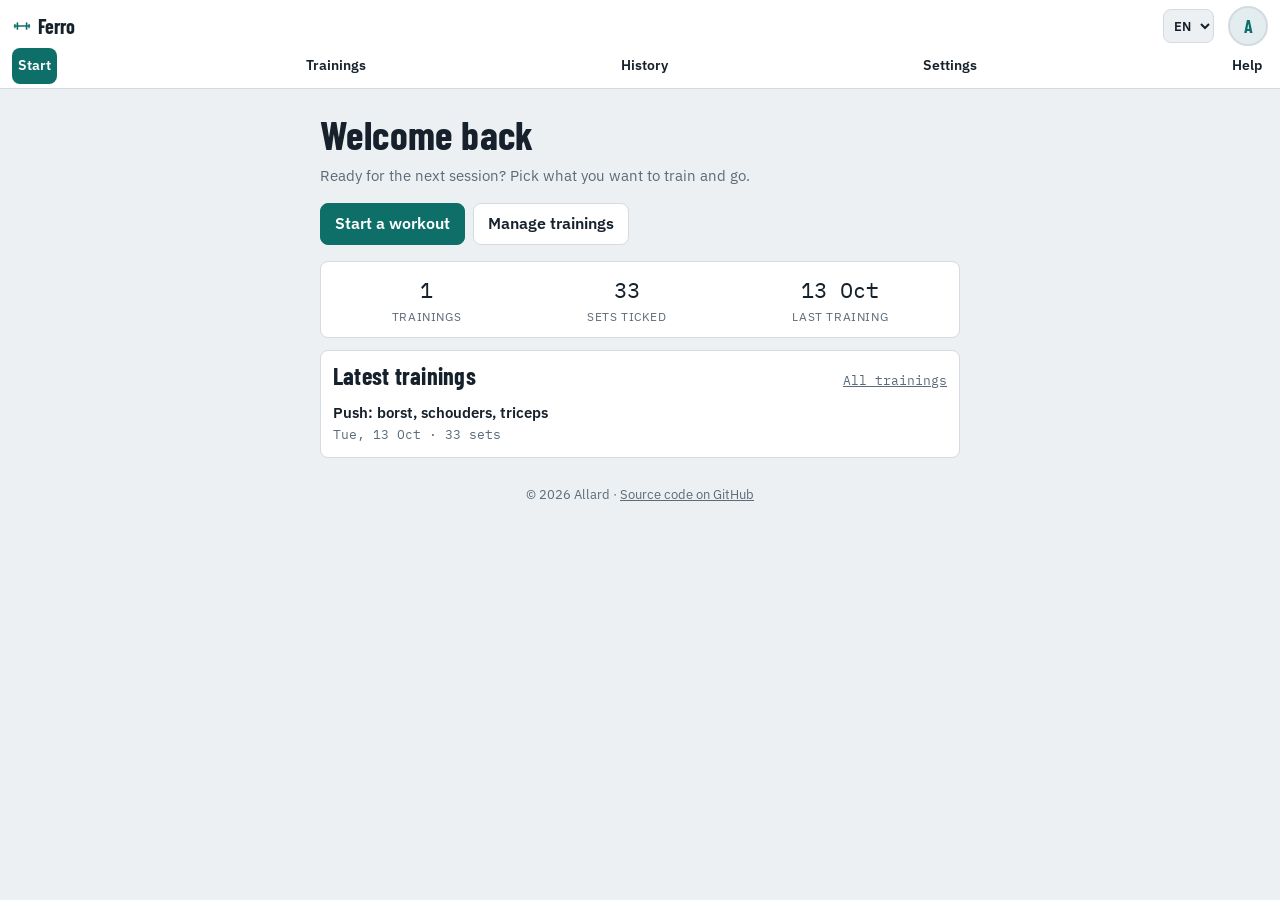
==== commit 87e0dd83: "Nieuwe naam: Ferro, met copyright-voettekst Co-Authored-By: Claude Haiku 5.5 <noreply@anthropic.com>" ====
--- a/workouts/app/index.html
+++ b/workouts/app/index.html
@@ -3,7 +3,7 @@
 <head>
 <meta charset="utf-8">
 <meta name="viewport" content="width=device-width, initial-scale=1, viewport-fit=cover">
-<title>Fitness</title>
+<title>Ferro</title>
 <meta name="description" content="Put together a strength workout based on muscle group, time and energy.">
 <link rel="preconnect" href="https://fonts.googleapis.com">
 <link rel="preconnect" href="https://fonts.gstatic.com" crossorigin>
--- a/workouts/app/ui.css
+++ b/workouts/app/ui.css
@@ -56,6 +56,8 @@
 .top a.prof[aria-current="page"] { border-color: var(--accent); }
 .top a.prof img { width: 100%; height: 100%; object-fit: cover; }
 
+.foot { text-align: center; font-size: 13px; color: var(--muted); padding: 28px 0 8px; }
+.foot a { color: var(--muted); }
 .wrap { width: 100%; max-width: 640px; margin-inline: auto; display: flex; flex-direction: column; gap: 12px; min-width: 0; padding-top: 12px; }
 h1, h2, h3 { font-family: var(--font-display); font-weight: 700; margin: 0; letter-spacing: 0.01em; text-wrap: balance; }
 h1 { font-size: 36px; line-height: 1.05; }
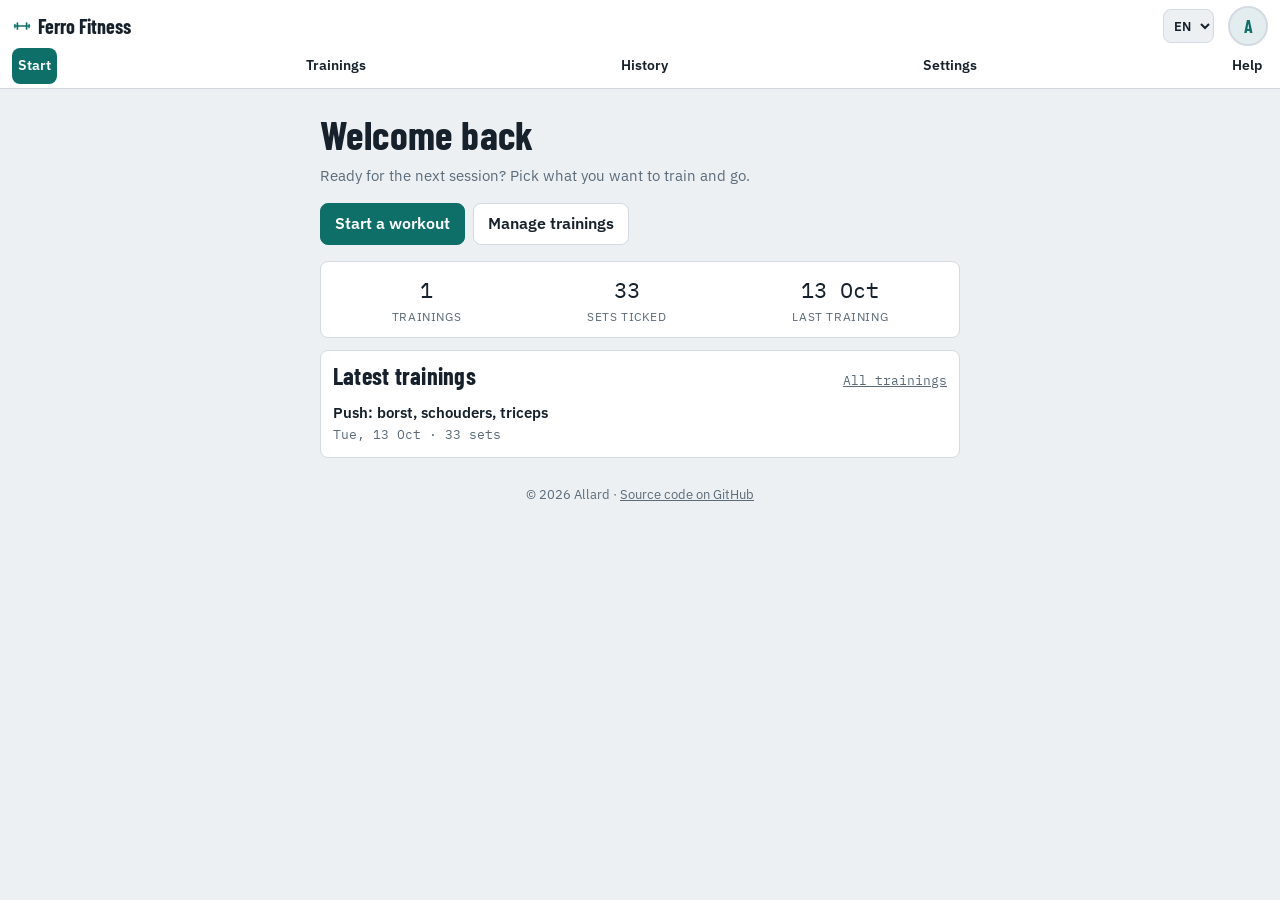
==== commit e86c00a8: "Naam: Ferro Fitness Co-Authored-By: Claude Haiku 5.5 <noreply@anthropic.com> Claude-Session: https:/" ====
--- a/workouts/app/index.html
+++ b/workouts/app/index.html
@@ -3,7 +3,7 @@
 <head>
 <meta charset="utf-8">
 <meta name="viewport" content="width=device-width, initial-scale=1, viewport-fit=cover">
-<title>Ferro</title>
+<title>Ferro Fitness</title>
 <meta name="description" content="Put together a strength workout based on muscle group, time and energy.">
 <link rel="preconnect" href="https://fonts.googleapis.com">
 <link rel="preconnect" href="https://fonts.gstatic.com" crossorigin>
